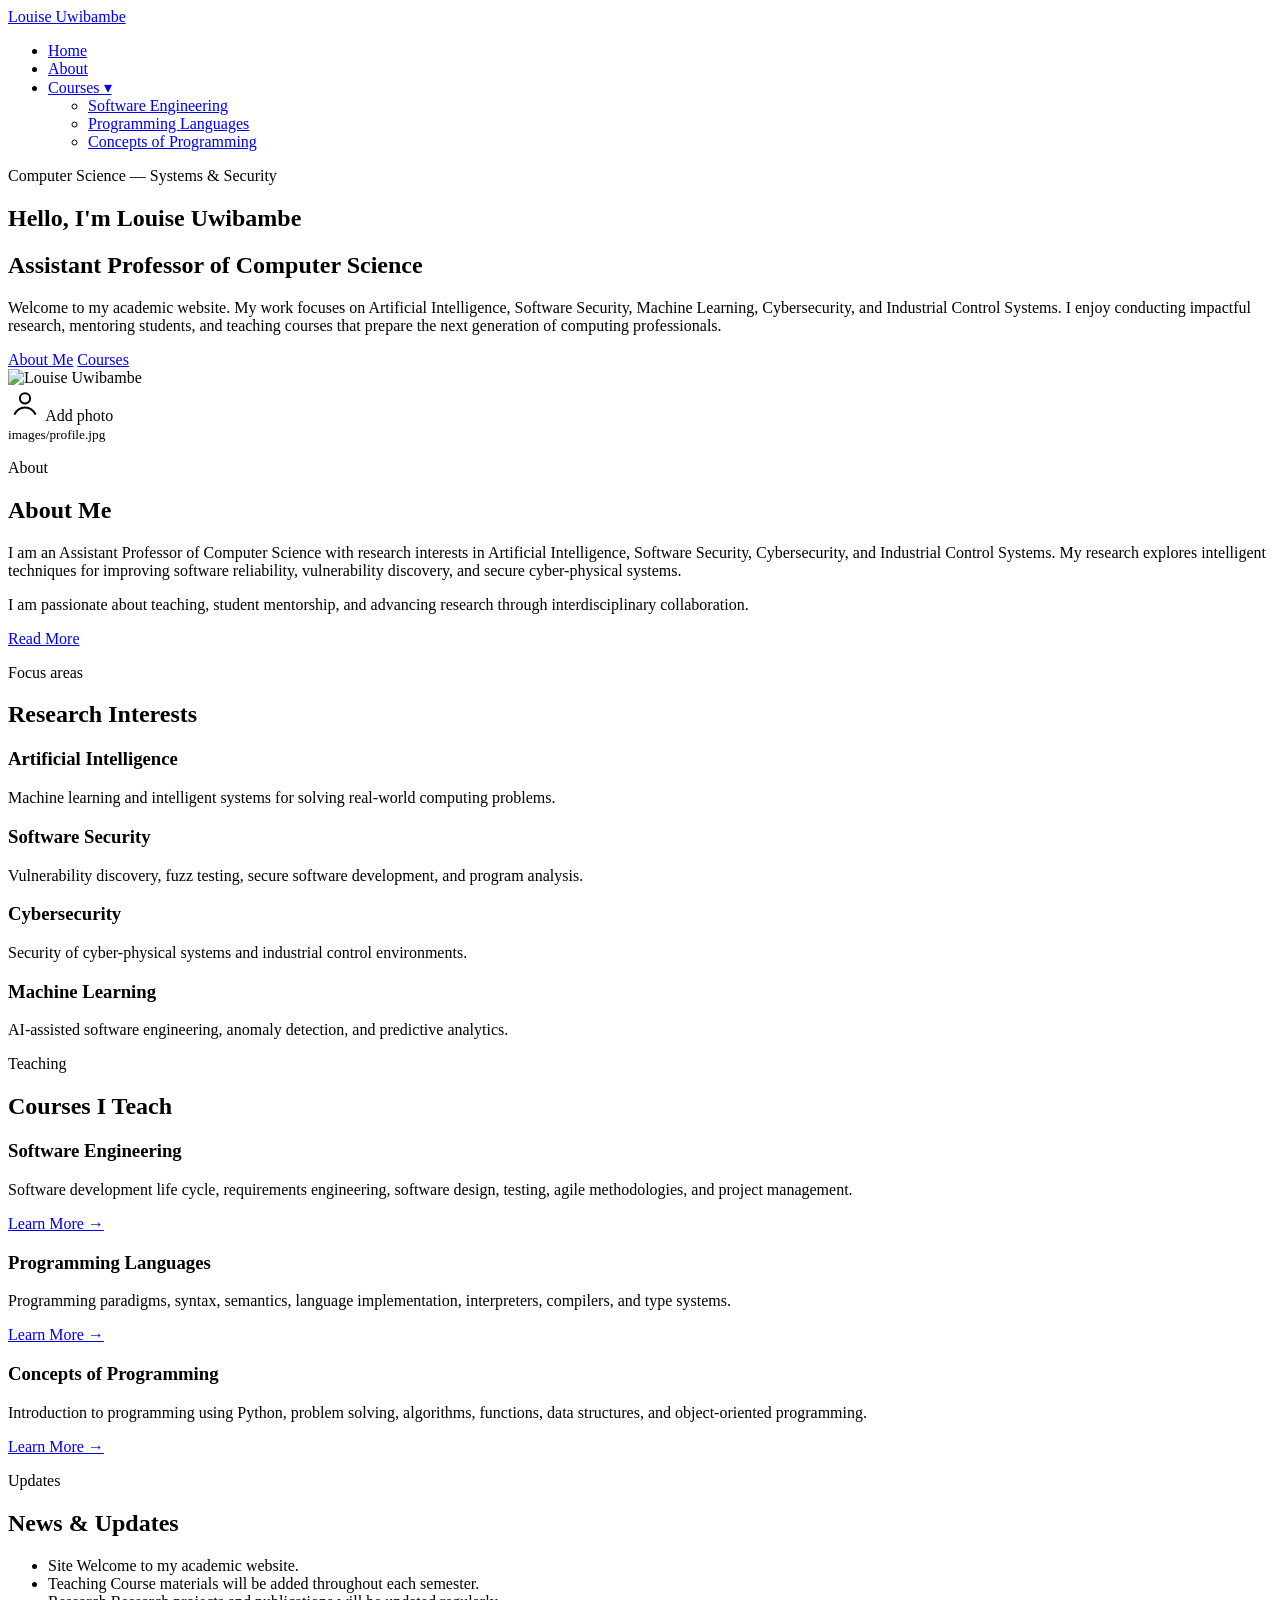
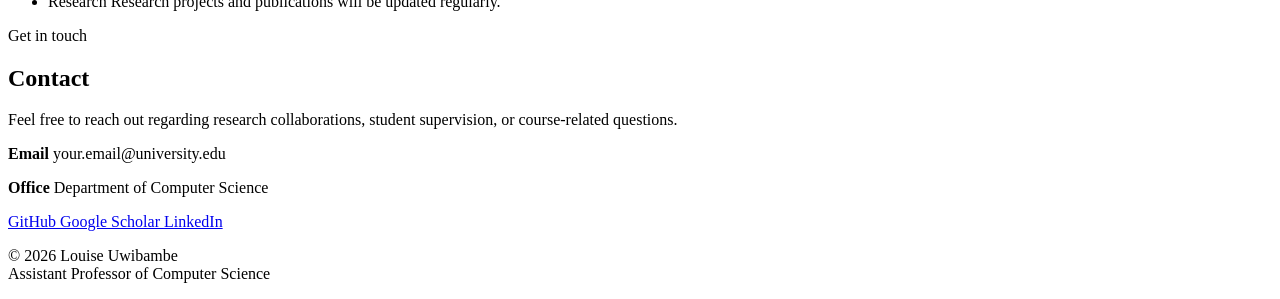
==== index.html @ 398a8cc4 "Update index.html" ====
<!DOCTYPE html>
<html lang="en">
<head>
    <meta charset="UTF-8">
    <meta name="viewport" content="width=device-width, initial-scale=1.0">
    <title>Louise Uwibambe | Assistant Professor of Computer Science</title>

    <link rel="stylesheet" href="css/style.css">

    <link rel="preconnect" href="https://fonts.googleapis.com">
    <link rel="preconnect" href="https://fonts.gstatic.com" crossorigin>
    <link href="https://fonts.googleapis.com/css2?family=IBM+Plex+Mono:wght@400;500&family=Inter:wght@300;400;500;600&family=Fraunces:opsz,wght@9..144,500;9..144,600;9..144,700&display=swap" rel="stylesheet">
</head>

<body>

<header>
    <nav class="navbar">

        <div class="logo">
            <a href="index.html">Louise Uwibambe</a>
        </div>

        <ul class="nav-links">
            <li><a class="active" href="index.html">Home</a></li>
            <li><a href="about.html">About</a></li>

            <li class="dropdown">
                <a href="#">Courses ▾</a>

                <ul class="dropdown-menu">
                    <li><a href="courses/software-engineering.html">Software Engineering</a></li>
                    <li><a href="courses/programming-languages.html">Programming Languages</a></li>
                    <li><a href="courses/concepts-of-programming.html">Concepts of Programming</a></li>
                </ul>

            </li>

        </ul>

    </nav>
</header>

<!-- Hero -->

<section class="hero">

    <div class="hero-content">

        <div class="hero-text">

            <p class="eyebrow">Computer Science &mdash; Systems &amp; Security</p>

            <h1>Hello, I'm <span>Louise Uwibambe</span></h1>

            <h2>Assistant Professor of Computer Science</h2>

            <p>
                Welcome to my academic website. My work focuses on Artificial Intelligence,
                Software Security, Machine Learning, Cybersecurity, and Industrial Control
                Systems. I enjoy conducting impactful research, mentoring students, and
                teaching courses that prepare the next generation of computing professionals.
            </p>

            <div class="hero-buttons">

                <a href="about.html" class="btn-primary">About Me</a>

                <a href="#courses" class="btn-secondary">Courses</a>

            </div>

        </div>

        <div class="hero-image">

            <div class="photo-frame">
                <!--
                    Swap this block for your real headshot:
                    <img src="images/profile.jpg" alt="Louise Uwibambe">
                -->
                <img src="images/profile.jpg"
                     alt="Louise Uwibambe"
                     onerror="this.closest('.photo-frame').classList.add('is-placeholder')">
                <div class="photo-placeholder" aria-hidden="true">
                    <svg viewBox="0 0 24 24" width="34" height="34" fill="none" stroke="currentColor" stroke-width="1.4">
                        <circle cx="12" cy="8" r="3.6"></circle>
                        <path d="M4.5 19.5c1.6-3.4 4.4-5.1 7.5-5.1s5.9 1.7 7.5 5.1"></path>
                    </svg>
                    <span>Add photo<br><small>images/profile.jpg</small></span>
                </div>
            </div>

        </div>

    </div>

</section>

<div class="trace" aria-hidden="true"><span></span></div>

<!-- About -->

<section class="about-preview">

    <div class="container">

        <p class="eyebrow">About</p>

        <h2>About Me</h2>

        <p>
            I am an Assistant Professor of Computer Science with research interests in
            Artificial Intelligence, Software Security, Cybersecurity, and Industrial
            Control Systems. My research explores intelligent techniques for improving
            software reliability, vulnerability discovery, and secure cyber-physical
            systems.
        </p>

        <p>
            I am passionate about teaching, student mentorship, and advancing research
            through interdisciplinary collaboration.
        </p>

        <a href="about.html" class="btn-primary">
            Read More
        </a>

    </div>

</section>

<div class="trace" aria-hidden="true"><span></span></div>

<!-- Research Interests -->

<section class="research">

    <div class="container">

        <p class="eyebrow">Focus areas</p>
        <h2>Research Interests</h2>

        <div class="cards">

            <div class="card">
                <h3>Artificial Intelligence</h3>
                <p>
                    Machine learning and intelligent systems for solving
                    real-world computing problems.
                </p>
            </div>

            <div class="card">
                <h3>Software Security</h3>
                <p>
                    Vulnerability discovery, fuzz testing,
                    secure software development, and program analysis.
                </p>
            </div>

            <div class="card">
                <h3>Cybersecurity</h3>
                <p>
                    Security of cyber-physical systems and industrial
                    control environments.
                </p>
            </div>

            <div class="card">
                <h3>Machine Learning</h3>
                <p>
                    AI-assisted software engineering,
                    anomaly detection, and predictive analytics.
                </p>
            </div>

        </div>

    </div>

</section>

<div class="trace" aria-hidden="true"><span></span></div>

<!-- Teaching -->

<section id="courses" class="courses">

    <div class="container">

        <p class="eyebrow">Teaching</p>
        <h2>Courses I Teach</h2>

        <div class="cards">

            <div class="card">

                <h3>Software Engineering</h3>

                <p>
                    Software development life cycle, requirements engineering,
                    software design, testing, agile methodologies, and
                    project management.
                </p>

                <a href="courses/software-engineering.html">
                    Learn More &rarr;
                </a>

            </div>

            <div class="card">

                <h3>Programming Languages</h3>

                <p>
                    Programming paradigms, syntax, semantics,
                    language implementation, interpreters,
                    compilers, and type systems.
                </p>

                <a href="courses/programming-languages.html">
                    Learn More &rarr;
                </a>

            </div>

            <div class="card">

                <h3>Concepts of Programming</h3>

                <p>
                    Introduction to programming using Python,
                    problem solving, algorithms,
                    functions, data structures,
                    and object-oriented programming.
                </p>

                <a href="courses/concepts-of-programming.html">
                    Learn More &rarr;
                </a>

            </div>

        </div>

    </div>

</section>

<div class="trace" aria-hidden="true"><span></span></div>

<!-- News -->

<section class="news">

    <div class="container">

        <p class="eyebrow">Updates</p>
        <h2>News &amp; Updates</h2>

        <ul>

            <li><span class="tag">Site</span> Welcome to my academic website.</li>

            <li><span class="tag">Teaching</span> Course materials will be added throughout each semester.</li>

            <li><span class="tag">Research</span> Research projects and publications will be updated regularly.</li>

        </ul>

    </div>

</section>

<!-- Contact -->

<section class="contact">

    <div class="container">

        <p class="eyebrow">Get in touch</p>
        <h2>Contact</h2>

        <p>
            Feel free to reach out regarding research collaborations,
            student supervision, or course-related questions.
        </p>

        <div class="contact-grid">
            <p>
                <strong>Email</strong>
                your.email@university.edu
            </p>

            <p>
                <strong>Office</strong>
                Department of Computer Science
            </p>
        </div>

        <p class="social-links">

            <a href="https://github.com/louiseuwibambe" target="_blank" rel="noopener">
                GitHub
            </a>

            <a href="#">
                Google Scholar
            </a>

            <a href="#">
                LinkedIn
            </a>

        </p>

    </div>

</section>

<footer>

    <div class="container">

        <p>

            &copy; 2026 Louise Uwibambe

            <br>

            Assistant Professor of Computer Science

        </p>

    </div>

</footer>

<script src="js/script.js"></script>

</body>
</html>
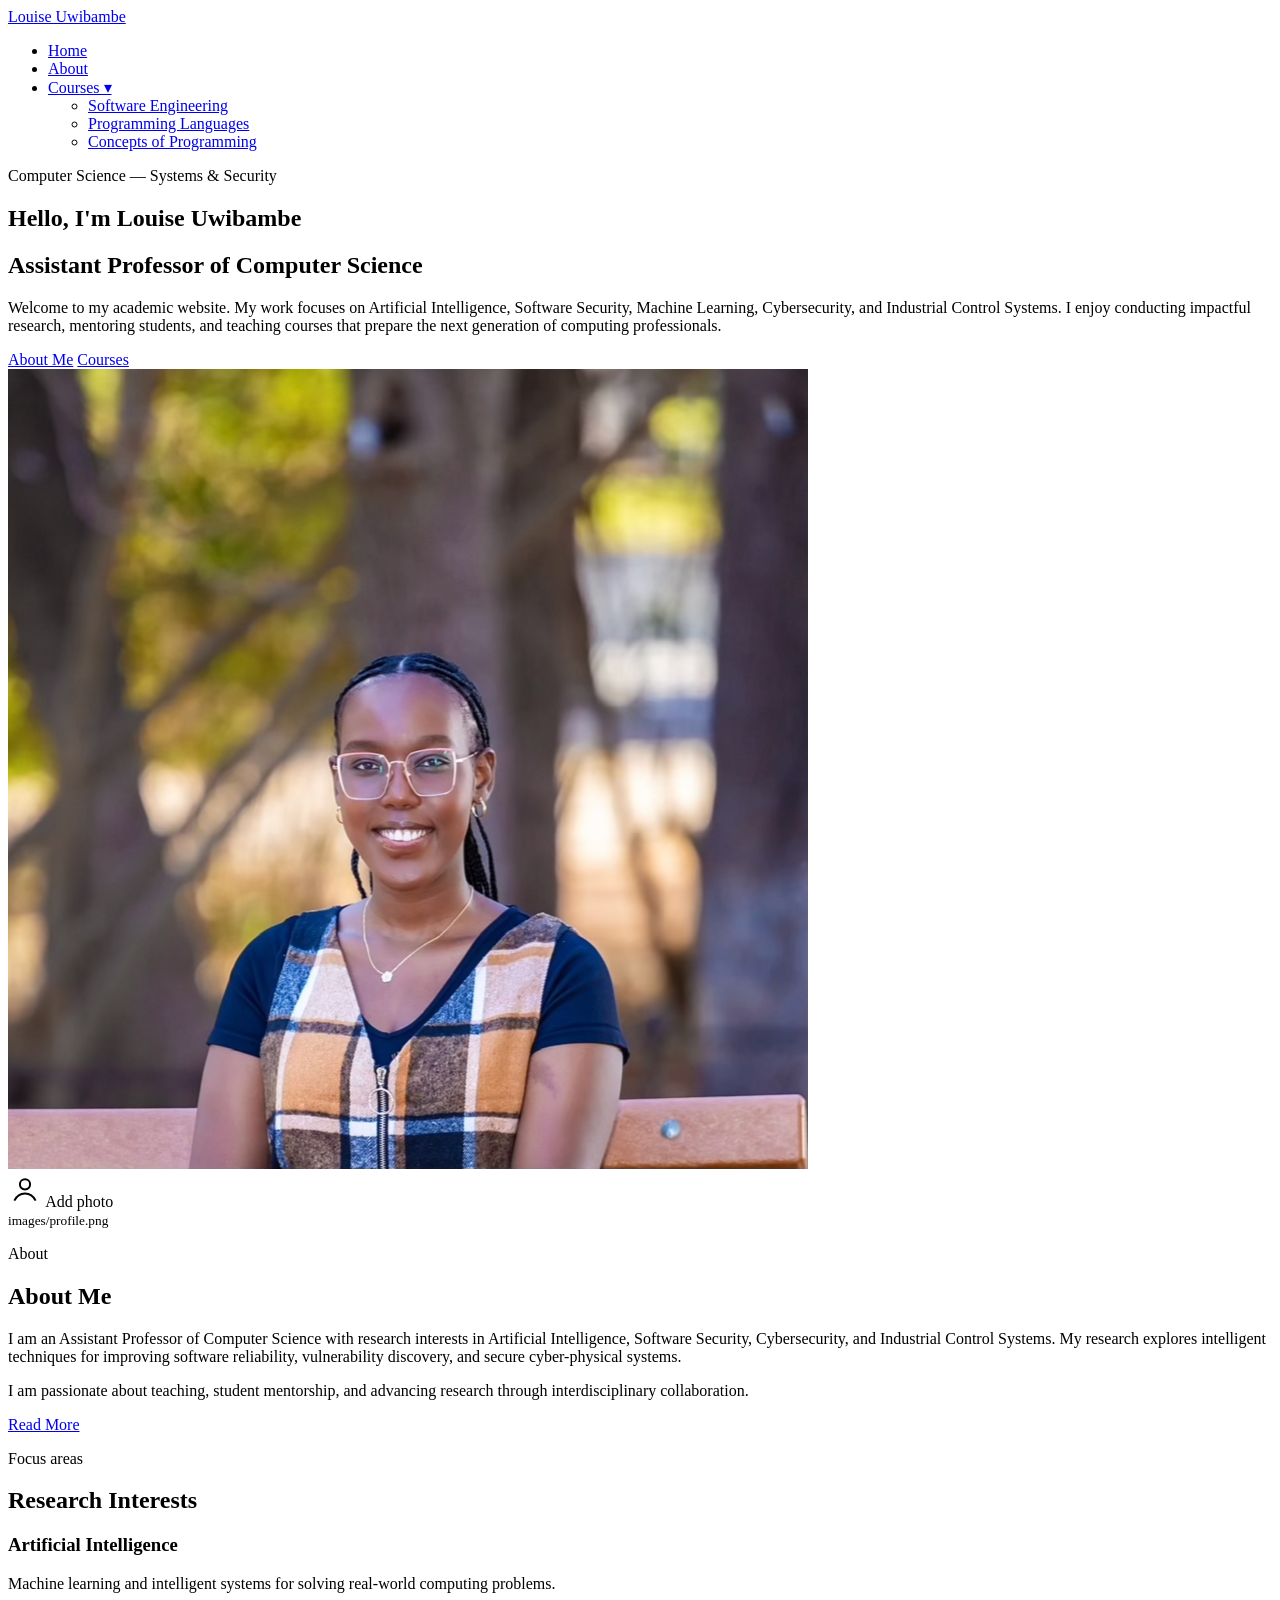
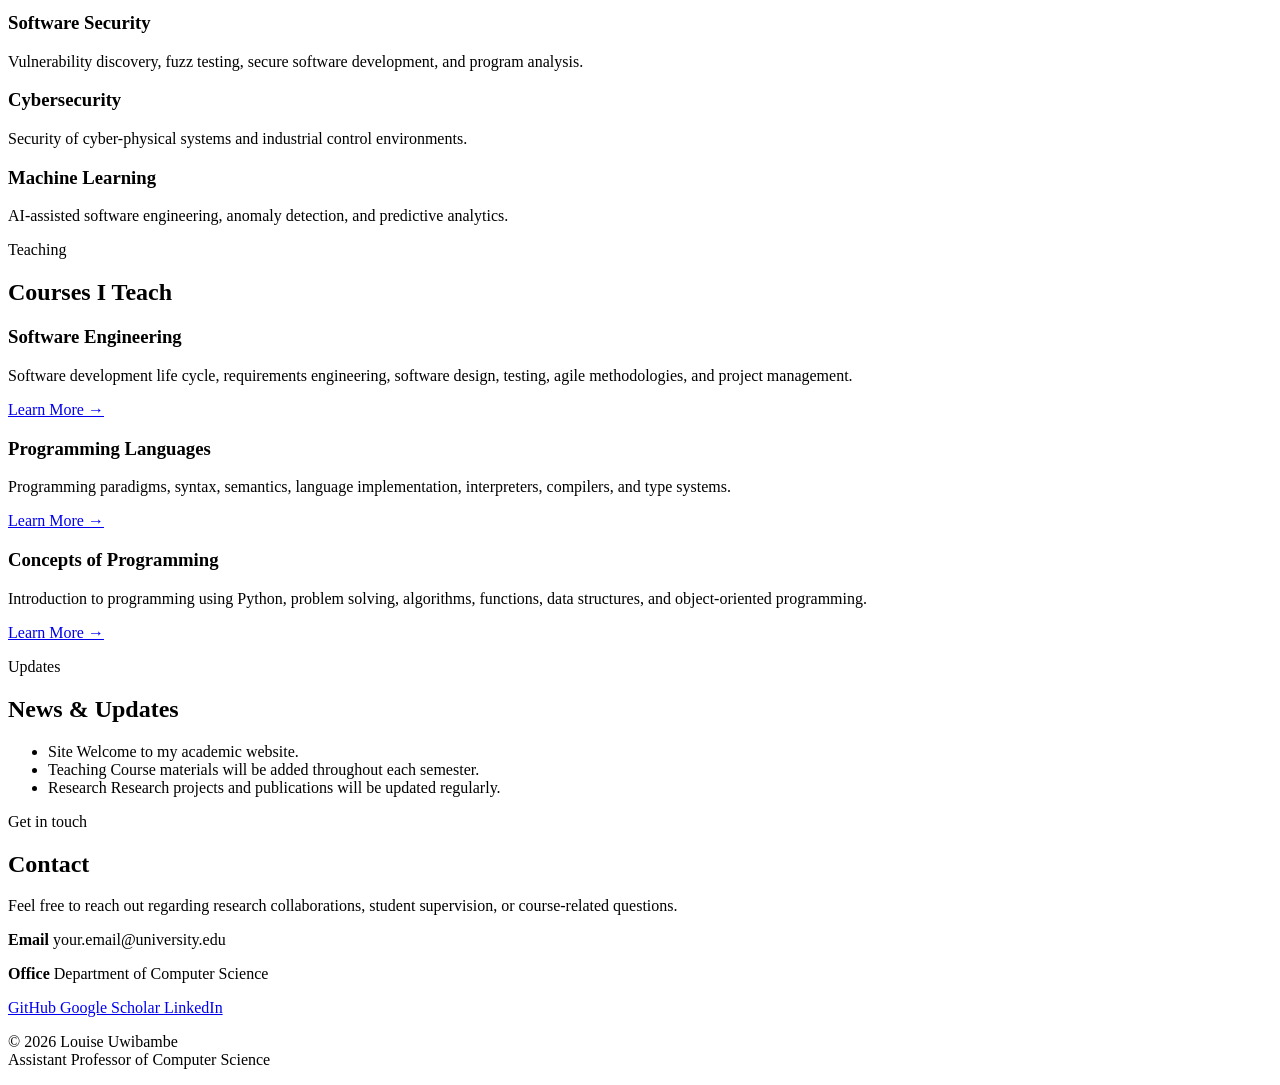
==== commit ad27c5c6: "Update index.html" ====
--- a/index.html
+++ b/index.html
@@ -77,9 +77,9 @@
             <div class="photo-frame">
                 <!--
                     Swap this block for your real headshot:
-                    <img src="images/profile.jpg" alt="Louise Uwibambe">
+                    <img src="images/profile.png" alt="Louise Uwibambe">
                 -->
-                <img src="images/profile.jpg"
+                <img src="images/profile.png"
                      alt="Louise Uwibambe"
                      onerror="this.closest('.photo-frame').classList.add('is-placeholder')">
                 <div class="photo-placeholder" aria-hidden="true">
@@ -87,7 +87,7 @@
                         <circle cx="12" cy="8" r="3.6"></circle>
                         <path d="M4.5 19.5c1.6-3.4 4.4-5.1 7.5-5.1s5.9 1.7 7.5 5.1"></path>
                     </svg>
-                    <span>Add photo<br><small>images/profile.jpg</small></span>
+                    <span>Add photo<br><small>images/profile.png</small></span>
                 </div>
             </div>
 
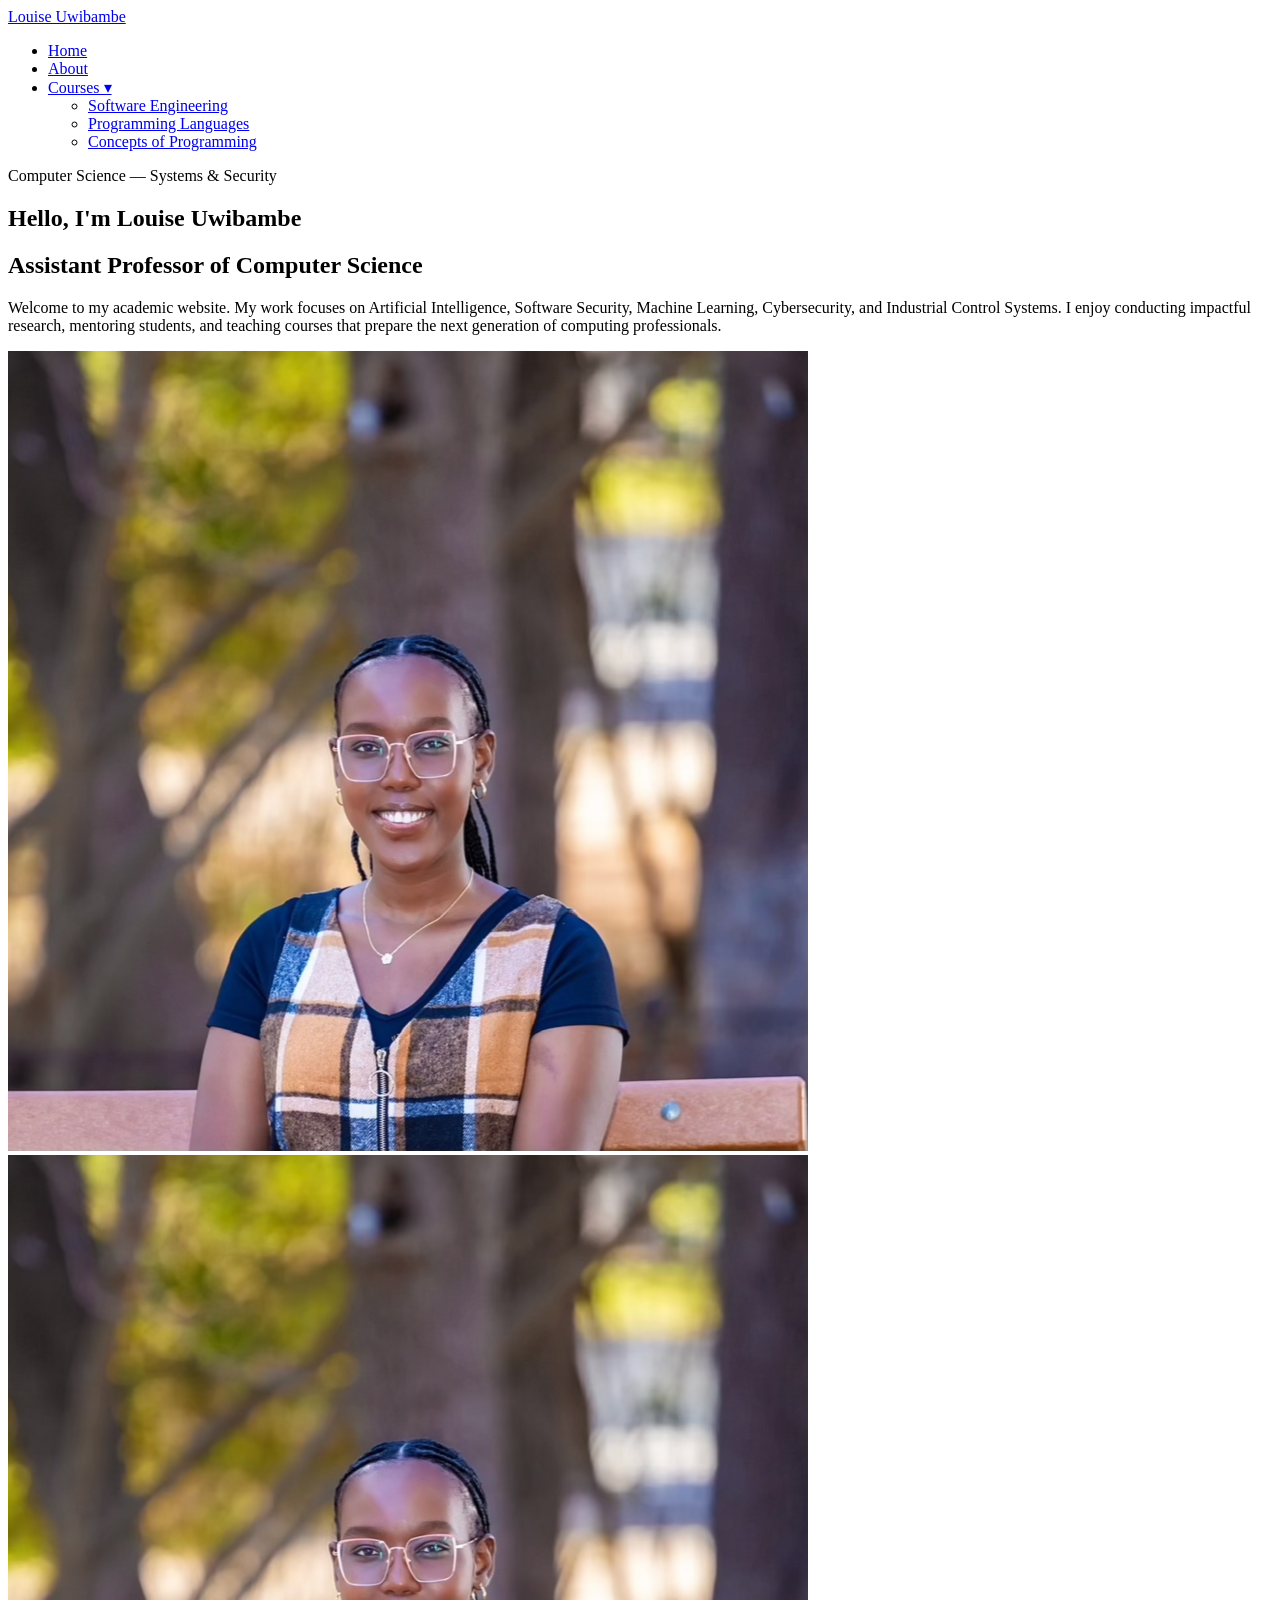
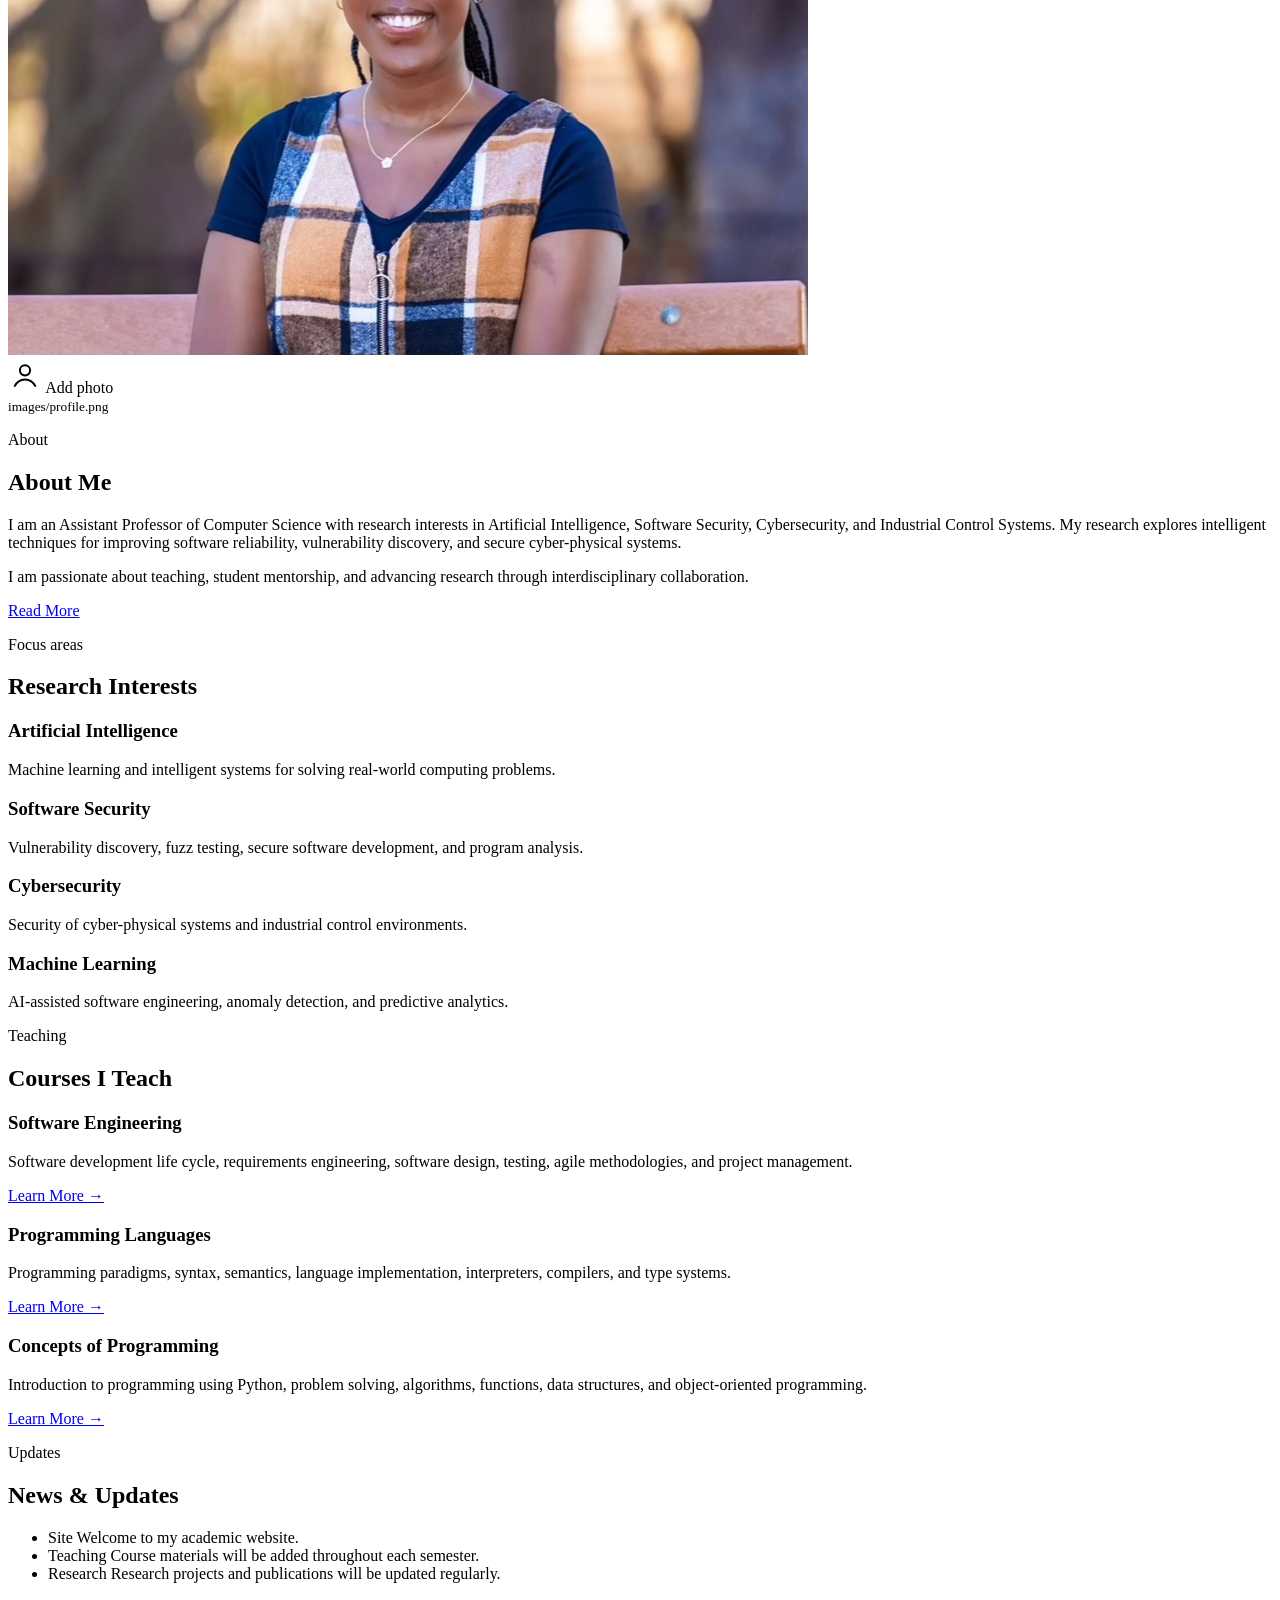
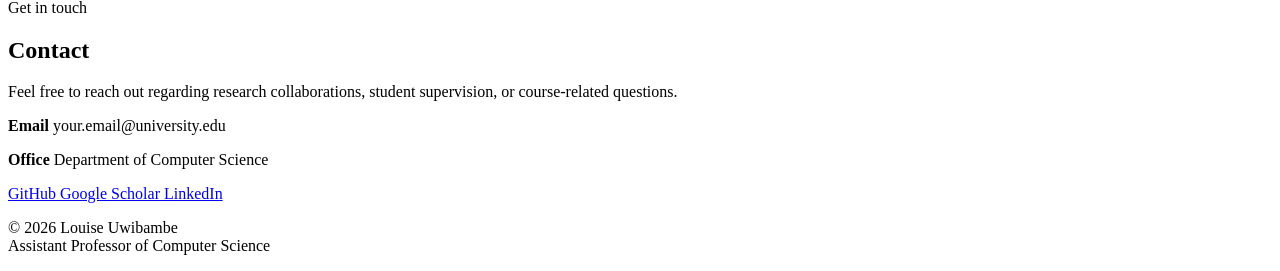
==== commit f20f5213: "Update index.html" ====
--- a/index.html
+++ b/index.html
@@ -62,23 +62,16 @@
                 teaching courses that prepare the next generation of computing professionals.
             </p>
 
-            <div class="hero-buttons">
-
-                <a href="about.html" class="btn-primary">About Me</a>
-
-                <a href="#courses" class="btn-secondary">Courses</a>
-
-            </div>
+          
 
         </div>
 
         <div class="hero-image">
 
             <div class="photo-frame">
-                <!--
-                    Swap this block for your real headshot:
+             
                     <img src="images/profile.png" alt="Louise Uwibambe">
-                -->
+                
                 <img src="images/profile.png"
                      alt="Louise Uwibambe"
                      onerror="this.closest('.photo-frame').classList.add('is-placeholder')">
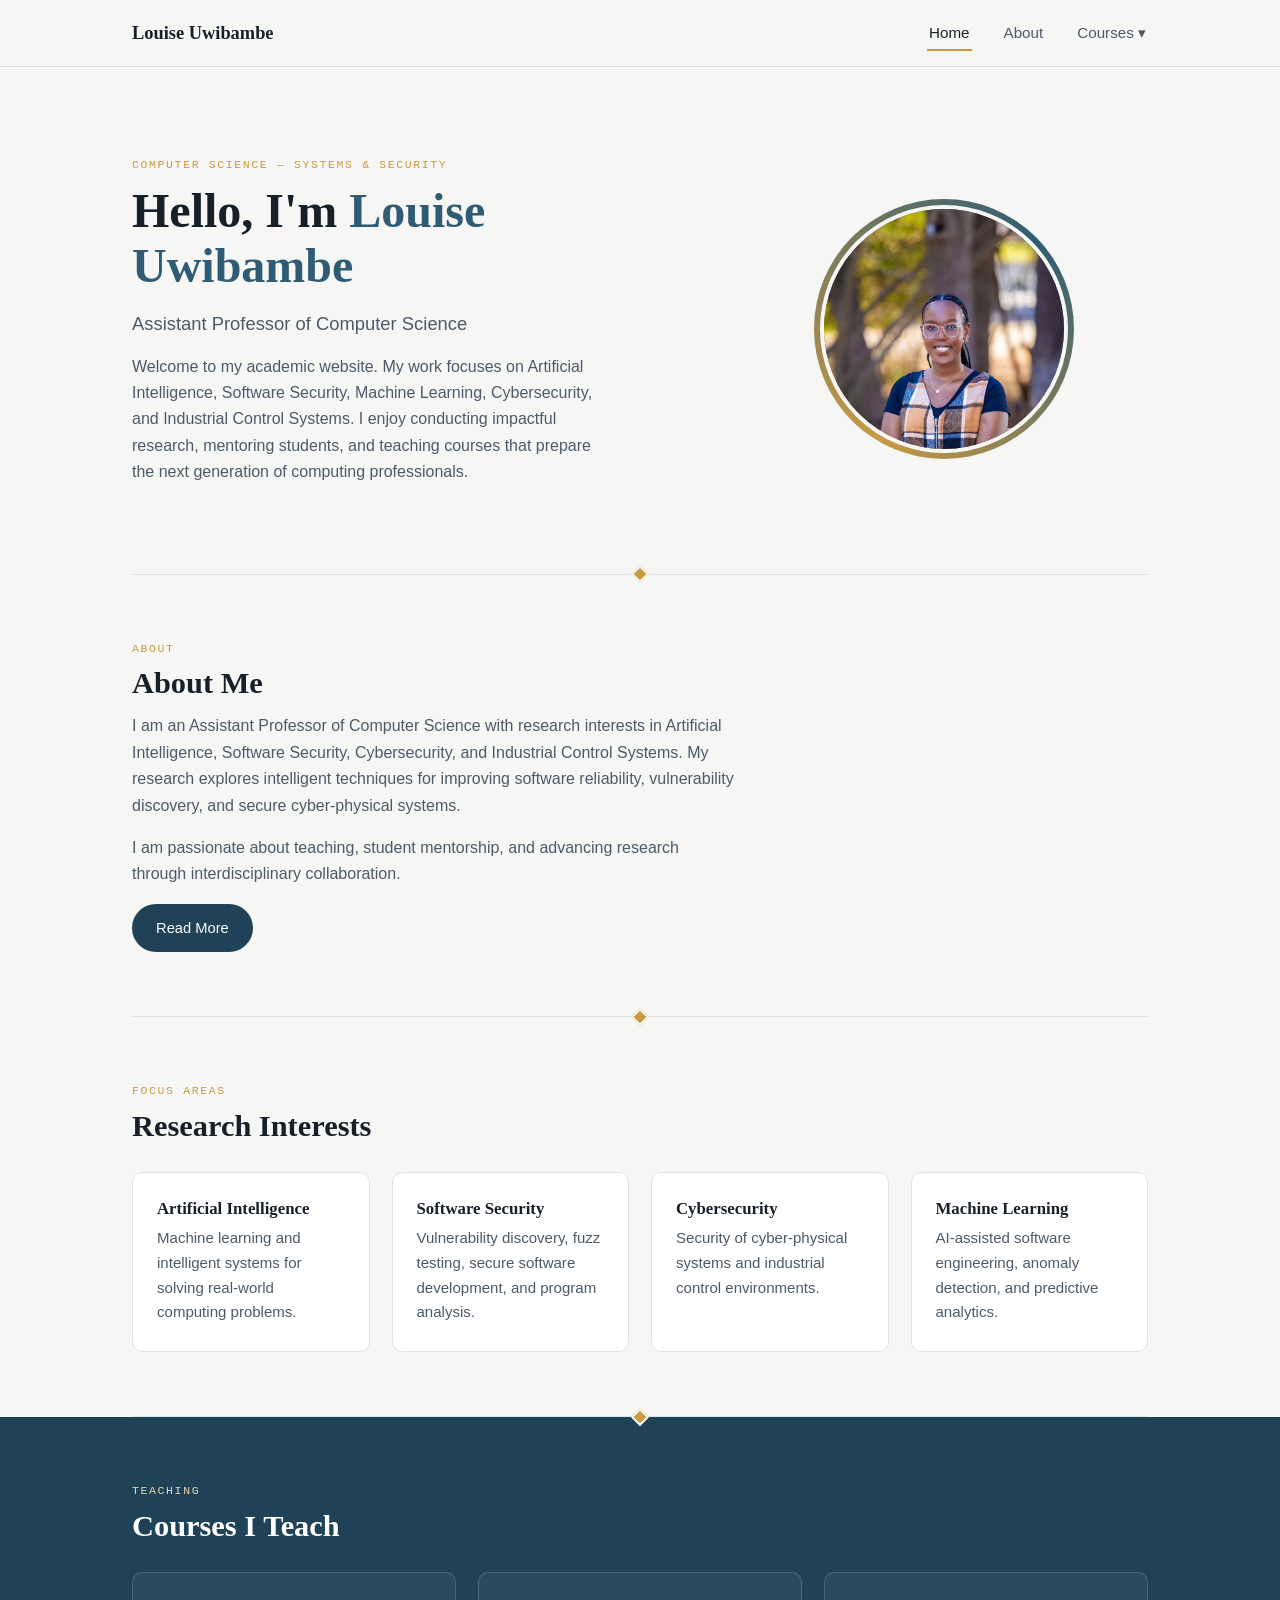
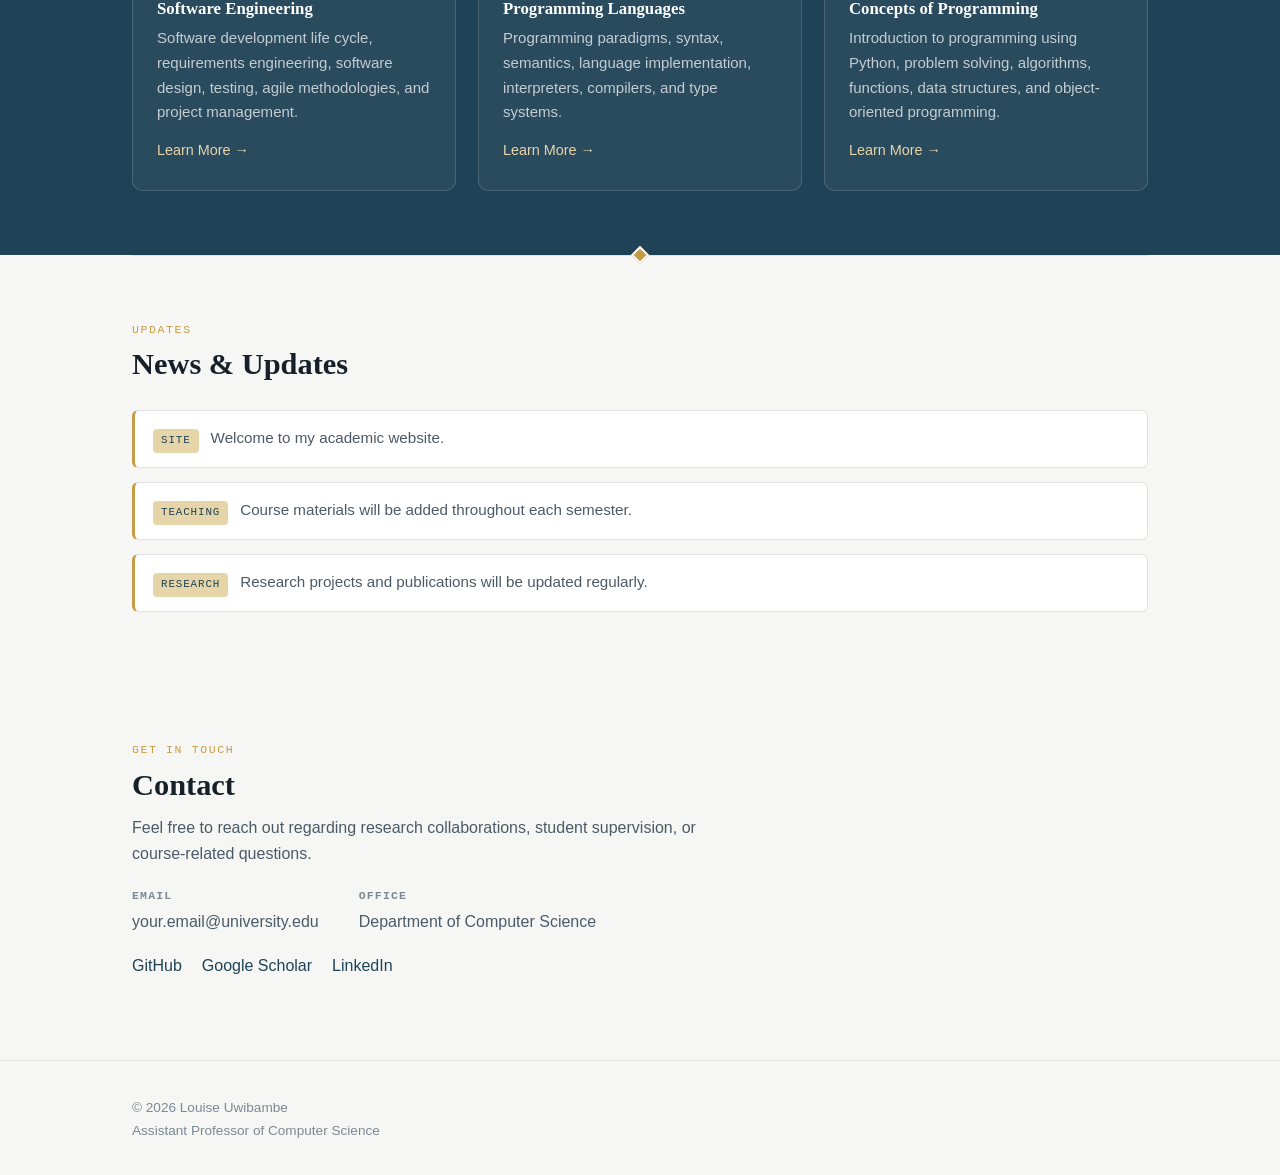
==== commit 93e960a1: "Update index.html" ====
--- a/index.html
+++ b/index.html
@@ -72,9 +72,7 @@
              
                     <img src="images/profile.png" alt="Louise Uwibambe">
                 
-                <img src="images/profile.png"
-                     alt="Louise Uwibambe"
-                     onerror="this.closest('.photo-frame').classList.add('is-placeholder')">
+                
                 <div class="photo-placeholder" aria-hidden="true">
                     <svg viewBox="0 0 24 24" width="34" height="34" fill="none" stroke="currentColor" stroke-width="1.4">
                         <circle cx="12" cy="8" r="3.6"></circle>
--- a/css/style.css
+++ b/css/style.css
@@ -0,0 +1,521 @@
+/* =========================================================
+   Louise Uwibambe — Academic site
+   Palette: cool paper + ink, steel-blue primary, brass-gold
+   signature accent (a nod to circuit traces / ICS security).
+   ========================================================= */
+
+:root {
+  --paper: #F6F7F5;
+  --paper-raised: #FFFFFF;
+  --ink: #172029;
+  --ink-soft: #4C5A67;
+  --ink-faint: #7C8894;
+  --line: #DFE4E3;
+  --steel: #2F5C74;
+  --steel-deep: #1F4256;
+  --gold: #C79A45;
+  --gold-soft: #E7D5AA;
+
+  --display: 'Fraunces', Georgia, serif;
+  --body: 'Inter', -apple-system, BlinkMacSystemFont, sans-serif;
+  --mono: 'IBM Plex Mono', 'SFMono-Regular', Consolas, monospace;
+
+  --max: 1080px;
+  --radius: 10px;
+}
+
+* { box-sizing: border-box; }
+
+html { scroll-behavior: smooth; }
+
+body {
+  margin: 0;
+  font-family: var(--body);
+  color: var(--ink);
+  background: var(--paper);
+  line-height: 1.65;
+  -webkit-font-smoothing: antialiased;
+}
+
+img { max-width: 100%; display: block; }
+
+a {
+  color: var(--steel);
+  text-decoration: none;
+}
+
+h1, h2, h3 {
+  font-family: var(--display);
+  color: var(--ink);
+  margin: 0 0 0.4em;
+  line-height: 1.15;
+}
+
+p { margin: 0 0 1em; color: var(--ink-soft); }
+
+.container {
+  max-width: var(--max);
+  margin: 0 auto;
+  padding: 0 32px;
+}
+
+:focus-visible {
+  outline: 2px solid var(--gold);
+  outline-offset: 3px;
+}
+
+@media (prefers-reduced-motion: reduce) {
+  html { scroll-behavior: auto; }
+  * { transition: none !important; animation: none !important; }
+}
+
+/* Eyebrow / kicker label — mono, wide tracking, code-adjacent */
+.eyebrow {
+  font-family: var(--mono);
+  font-size: 0.72rem;
+  letter-spacing: 0.14em;
+  text-transform: uppercase;
+  color: var(--gold);
+  margin: 0 0 0.75em;
+  font-weight: 500;
+}
+
+/* ---------- Navbar ---------- */
+
+header {
+  position: sticky;
+  top: 0;
+  z-index: 20;
+  background: rgba(246, 247, 245, 0.92);
+  backdrop-filter: blur(8px);
+  border-bottom: 1px solid var(--line);
+}
+
+.navbar {
+  max-width: var(--max);
+  margin: 0 auto;
+  padding: 18px 32px;
+  display: flex;
+  align-items: center;
+  justify-content: space-between;
+}
+
+.logo a {
+  font-family: var(--display);
+  font-weight: 600;
+  font-size: 1.15rem;
+  color: var(--ink);
+}
+
+.nav-links {
+  list-style: none;
+  display: flex;
+  gap: 30px;
+  margin: 0;
+  padding: 0;
+  align-items: center;
+}
+
+.nav-links > li > a {
+  color: var(--ink-soft);
+  font-size: 0.95rem;
+  font-weight: 500;
+  padding: 6px 2px;
+  position: relative;
+  transition: color 0.15s ease;
+}
+
+.nav-links > li > a:hover,
+.nav-links > li > a.active {
+  color: var(--ink);
+}
+
+.nav-links > li > a.active::after {
+  content: "";
+  position: absolute;
+  left: 0; right: 0; bottom: -4px;
+  height: 2px;
+  background: var(--gold);
+}
+
+.dropdown { position: relative; }
+
+.dropdown-menu {
+  list-style: none;
+  margin: 0;
+  padding: 8px;
+  position: absolute;
+  top: calc(100% + 10px);
+  left: 50%;
+  transform: translateX(-50%);
+  background: var(--paper-raised);
+  border: 1px solid var(--line);
+  border-radius: var(--radius);
+  box-shadow: 0 12px 28px rgba(23, 32, 41, 0.08);
+  min-width: 230px;
+  opacity: 0;
+  visibility: hidden;
+  transition: opacity 0.15s ease, transform 0.15s ease;
+}
+
+.dropdown:hover .dropdown-menu,
+.dropdown:focus-within .dropdown-menu {
+  opacity: 1;
+  visibility: visible;
+  transform: translateX(-50%) translateY(0);
+}
+
+.dropdown-menu li a {
+  display: block;
+  padding: 9px 12px;
+  border-radius: 6px;
+  color: var(--ink-soft);
+  font-size: 0.92rem;
+}
+
+.dropdown-menu li a:hover {
+  background: var(--paper);
+  color: var(--steel-deep);
+}
+
+/* ---------- Hero ---------- */
+
+.hero {
+  padding: 88px 0 72px;
+}
+
+.hero-content {
+  max-width: var(--max);
+  margin: 0 auto;
+  padding: 0 32px;
+  display: grid;
+  grid-template-columns: 1.15fr 0.85fr;
+  gap: 56px;
+  align-items: center;
+}
+
+.hero-text h1 {
+  font-size: clamp(2.1rem, 4vw, 3rem);
+  font-weight: 600;
+}
+
+.hero-text h1 span {
+  color: var(--steel);
+}
+
+.hero-text h2 {
+  font-family: var(--body);
+  font-weight: 500;
+  font-size: 1.15rem;
+  color: var(--ink-soft);
+  margin-bottom: 20px;
+}
+
+.hero-text p { max-width: 54ch; }
+
+.hero-buttons {
+  display: flex;
+  gap: 14px;
+  margin-top: 26px;
+  flex-wrap: wrap;
+}
+
+.btn-primary,
+.btn-secondary {
+  display: inline-block;
+  padding: 12px 24px;
+  border-radius: 999px;
+  font-size: 0.92rem;
+  font-weight: 500;
+  transition: transform 0.15s ease, box-shadow 0.15s ease, background 0.15s ease;
+}
+
+.btn-primary {
+  background: var(--steel-deep);
+  color: #fff;
+}
+
+.btn-primary:hover {
+  background: var(--steel);
+  transform: translateY(-1px);
+  box-shadow: 0 8px 18px rgba(31, 66, 86, 0.25);
+}
+
+.btn-secondary {
+  background: transparent;
+  color: var(--ink);
+  border: 1px solid var(--line);
+}
+
+.btn-secondary:hover {
+  border-color: var(--gold);
+  color: var(--steel-deep);
+  transform: translateY(-1px);
+}
+
+/* Profile photo / placeholder */
+
+.hero-image { display: flex; justify-content: center; }
+
+.photo-frame {
+  position: relative;
+  width: 260px;
+  height: 260px;
+  border-radius: 50%;
+  padding: 6px;
+  background: conic-gradient(from 210deg, var(--gold), var(--steel) 55%, var(--gold));
+}
+
+.photo-frame img {
+  width: 100%;
+  height: 100%;
+  object-fit: cover;
+  border-radius: 50%;
+  background: var(--paper-raised);
+  border: 4px solid var(--paper);
+}
+
+.photo-placeholder {
+  display: none;
+  position: absolute;
+  inset: 6px;
+  border-radius: 50%;
+  background: var(--paper-raised);
+  border: 4px dashed var(--line);
+  flex-direction: column;
+  align-items: center;
+  justify-content: center;
+  gap: 8px;
+  color: var(--ink-faint);
+  text-align: center;
+  font-size: 0.85rem;
+}
+
+.photo-placeholder small {
+  font-family: var(--mono);
+  font-size: 0.68rem;
+  color: var(--ink-faint);
+}
+
+/* Shown automatically when images/profile.jpg fails to load */
+.photo-frame.is-placeholder img { display: none; }
+.photo-frame.is-placeholder .photo-placeholder { display: flex; }
+
+/* ---------- Circuit-trace section divider (signature element) ---------- */
+
+.trace {
+  max-width: var(--max);
+  margin: 0 auto;
+  padding: 0 32px;
+}
+
+.trace span {
+  display: block;
+  position: relative;
+  height: 1px;
+  background: var(--line);
+}
+
+.trace span::before {
+  content: "";
+  position: absolute;
+  left: 50%;
+  top: 50%;
+  width: 9px;
+  height: 9px;
+  transform: translate(-50%, -50%) rotate(45deg);
+  background: var(--gold);
+  border: 2px solid var(--paper);
+}
+
+/* ---------- Generic sections ---------- */
+
+section:not(.hero) {
+  padding: 64px 0;
+}
+
+section h2 {
+  font-size: clamp(1.5rem, 2.4vw, 1.9rem);
+}
+
+.about-preview p,
+.contact p:not(.social-links) {
+  max-width: 68ch;
+}
+
+/* ---------- Cards ---------- */
+
+.cards {
+  display: grid;
+  grid-template-columns: repeat(auto-fit, minmax(230px, 1fr));
+  gap: 22px;
+  margin-top: 28px;
+}
+
+.card {
+  background: var(--paper-raised);
+  border: 1px solid var(--line);
+  border-radius: var(--radius);
+  padding: 26px 24px;
+  transition: transform 0.15s ease, box-shadow 0.15s ease, border-color 0.15s ease;
+}
+
+.card:hover {
+  transform: translateY(-3px);
+  border-color: var(--gold-soft);
+  box-shadow: 0 14px 30px rgba(23, 32, 41, 0.07);
+}
+
+.card h3 {
+  font-size: 1.05rem;
+  font-weight: 600;
+  margin-bottom: 8px;
+}
+
+.card p {
+  font-size: 0.94rem;
+  margin-bottom: 0;
+}
+
+.card > a {
+  display: inline-block;
+  margin-top: 14px;
+  font-size: 0.9rem;
+  font-weight: 500;
+  color: var(--steel-deep);
+}
+
+.card > a:hover { color: var(--gold); }
+
+/* ---------- Research / Courses section tint ---------- */
+
+.research { background: var(--paper); }
+
+.courses {
+  background: var(--steel-deep);
+}
+
+.courses h2,
+.courses .eyebrow {
+  color: #fff;
+}
+.courses .eyebrow { color: var(--gold-soft); }
+
+.courses .card {
+  background: rgba(255, 255, 255, 0.05);
+  border-color: rgba(255, 255, 255, 0.14);
+}
+
+.courses .card h3 { color: #fff; }
+.courses .card p { color: rgba(255, 255, 255, 0.72); }
+.courses .card > a { color: var(--gold-soft); }
+.courses .card:hover {
+  border-color: var(--gold);
+  box-shadow: 0 14px 30px rgba(0, 0, 0, 0.25);
+}
+
+/* ---------- News ---------- */
+
+.news ul {
+  list-style: none;
+  margin: 28px 0 0;
+  padding: 0;
+  display: flex;
+  flex-direction: column;
+  gap: 14px;
+}
+
+.news li {
+  display: flex;
+  align-items: baseline;
+  gap: 12px;
+  padding: 14px 18px;
+  background: var(--paper-raised);
+  border: 1px solid var(--line);
+  border-left: 3px solid var(--gold);
+  border-radius: 6px;
+  color: var(--ink-soft);
+  font-size: 0.95rem;
+}
+
+.tag {
+  font-family: var(--mono);
+  font-size: 0.68rem;
+  letter-spacing: 0.08em;
+  text-transform: uppercase;
+  color: var(--steel-deep);
+  background: var(--gold-soft);
+  padding: 3px 8px;
+  border-radius: 4px;
+  flex-shrink: 0;
+}
+
+/* ---------- Contact ---------- */
+
+.contact-grid {
+  display: flex;
+  gap: 40px;
+  flex-wrap: wrap;
+  margin: 18px 0 6px;
+}
+
+.contact-grid p { margin: 0; }
+
+.contact-grid strong {
+  display: block;
+  font-family: var(--mono);
+  font-size: 0.72rem;
+  letter-spacing: 0.1em;
+  text-transform: uppercase;
+  color: var(--ink-faint);
+  margin-bottom: 4px;
+}
+
+.social-links {
+  display: flex;
+  gap: 20px;
+  margin-top: 18px;
+}
+
+.social-links a {
+  font-weight: 500;
+  color: var(--steel-deep);
+  border-bottom: 1px solid transparent;
+}
+
+.social-links a:hover { border-color: var(--gold); }
+
+/* ---------- Footer ---------- */
+
+footer {
+  padding: 36px 0;
+  border-top: 1px solid var(--line);
+}
+
+footer p {
+  margin: 0;
+  font-size: 0.85rem;
+  color: var(--ink-faint);
+}
+
+/* ---------- Responsive ---------- */
+
+@media (max-width: 820px) {
+  .hero-content {
+    grid-template-columns: 1fr;
+    text-align: left;
+  }
+  .hero-image { order: -1; }
+  .photo-frame { width: 180px; height: 180px; }
+  .nav-links { gap: 18px; }
+}
+
+@media (max-width: 560px) {
+  .navbar { padding: 14px 20px; }
+  .container, .hero-content, .trace { padding-left: 20px; padding-right: 20px; }
+  .nav-links { gap: 14px; }
+  .nav-links > li > a { font-size: 0.88rem; }
+  .hero { padding: 56px 0 48px; }
+  section:not(.hero) { padding: 48px 0; }
+  .contact-grid { gap: 24px; }
+}
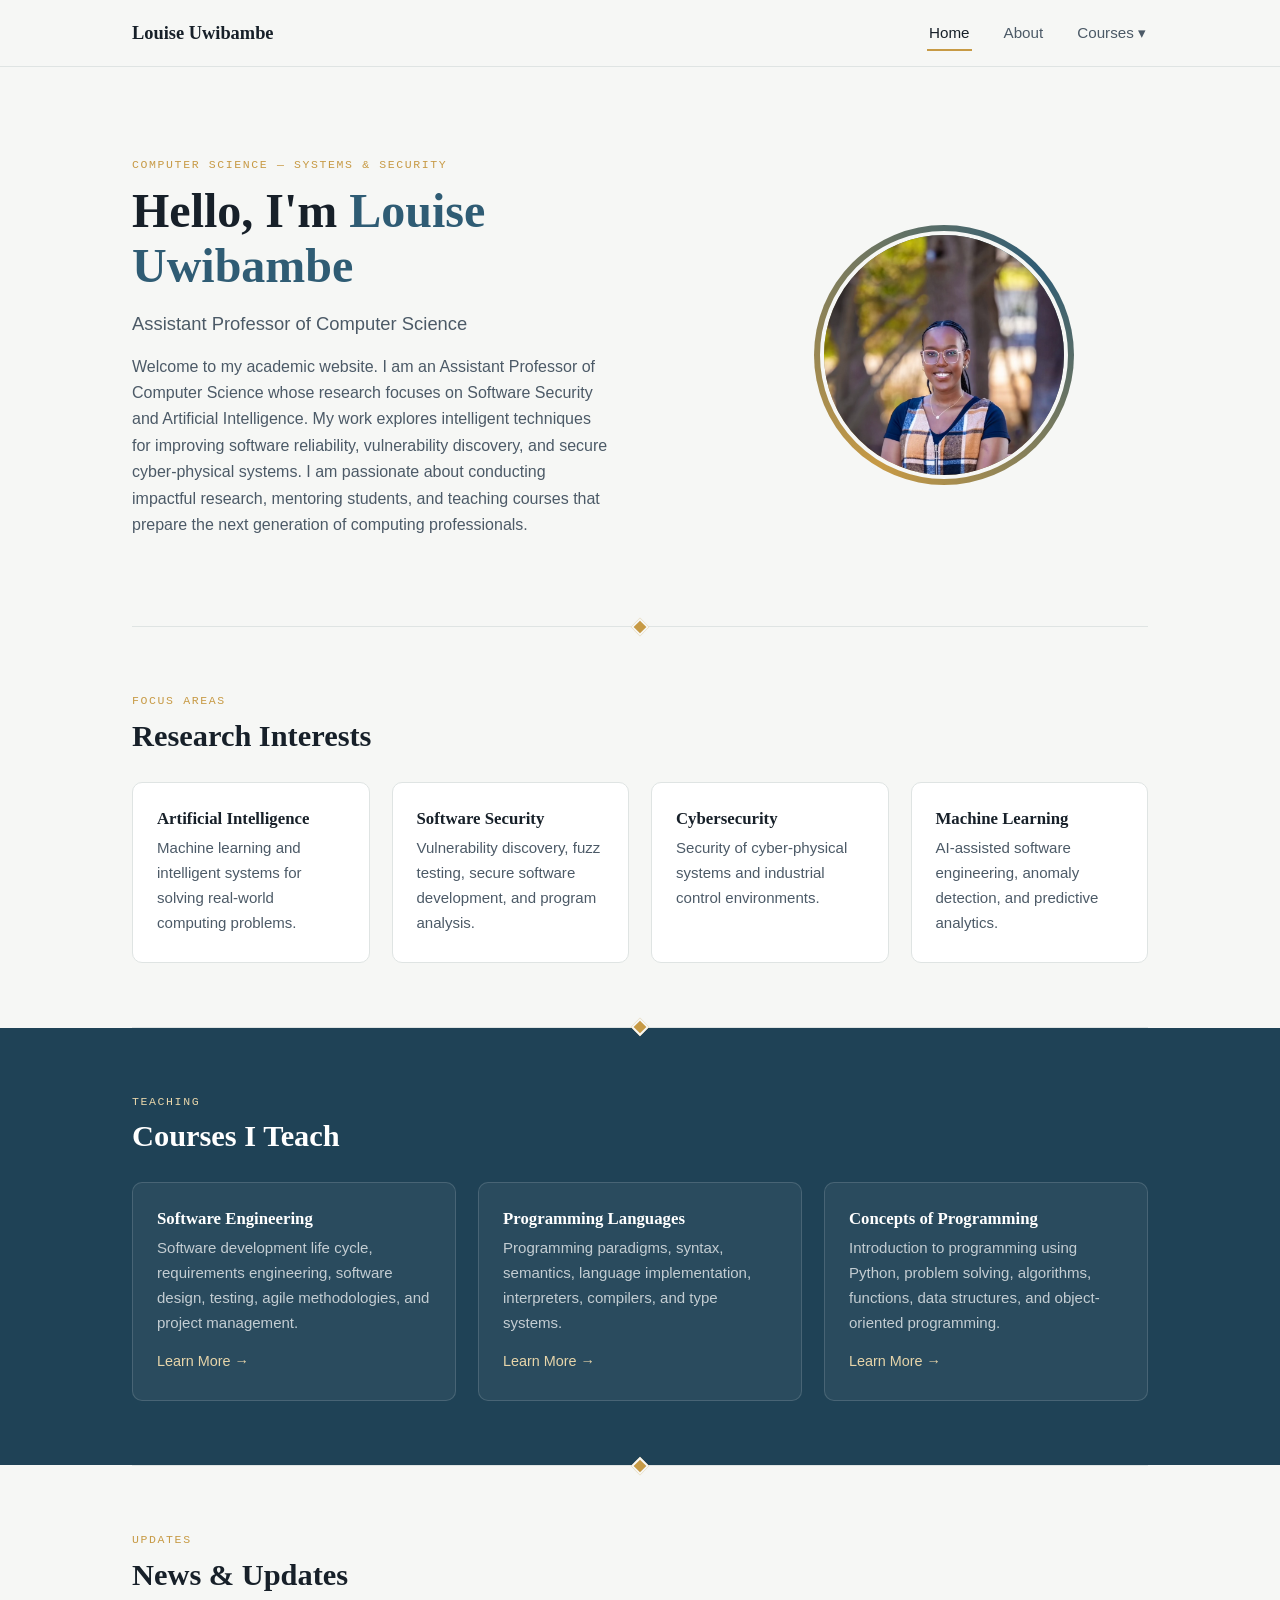
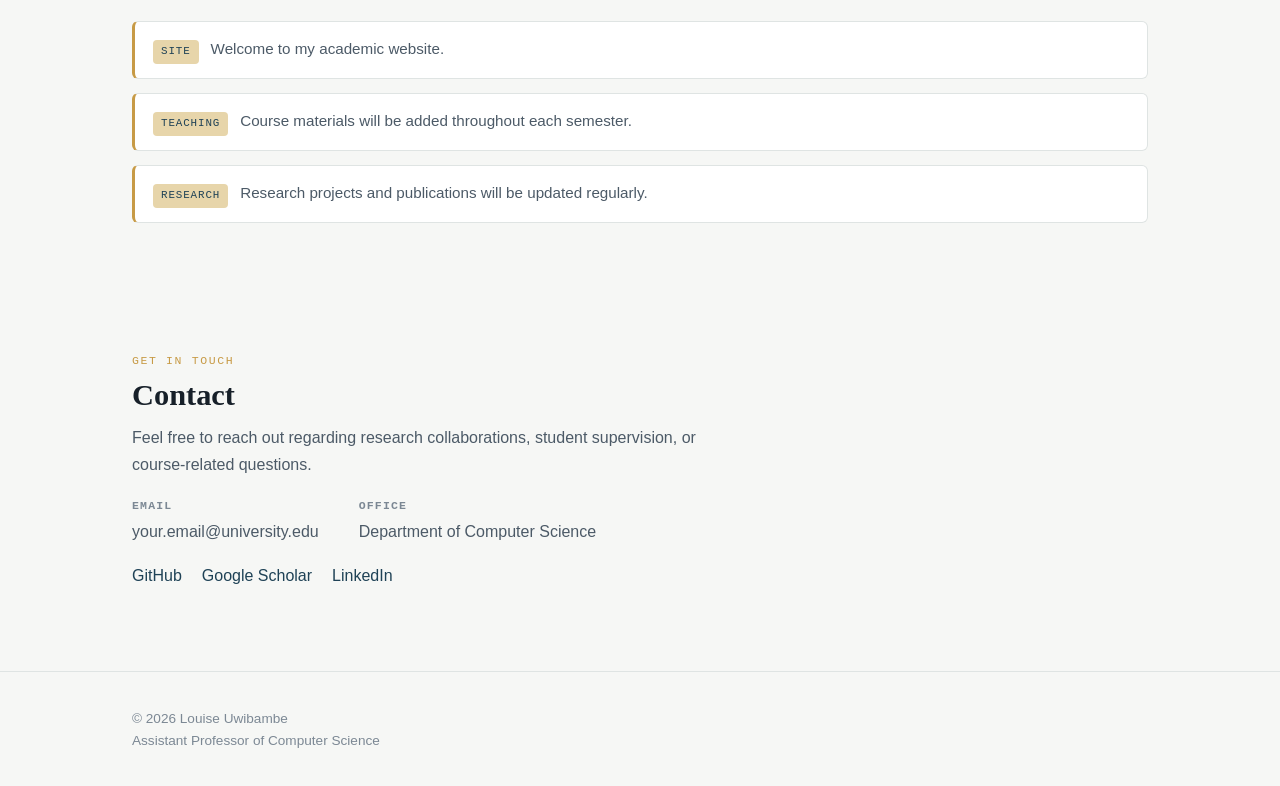
==== commit 04010f43: "Update index.html" ====
--- a/index.html
+++ b/index.html
@@ -56,10 +56,10 @@
             <h2>Assistant Professor of Computer Science</h2>
 
             <p>
-                Welcome to my academic website. My work focuses on Artificial Intelligence,
-                Software Security, Machine Learning, Cybersecurity, and Industrial Control
-                Systems. I enjoy conducting impactful research, mentoring students, and
-                teaching courses that prepare the next generation of computing professionals.
+                Welcome to my academic website. 
+                I am an Assistant Professor of Computer Science whose research focuses on Software Security and Artificial Intelligence.
+                My work explores intelligent techniques for improving software reliability, vulnerability discovery, and secure cyber-physical systems.
+                I am passionate about conducting impactful research, mentoring students, and teaching courses that prepare the next generation of computing professionals.
             </p>
 
           
@@ -90,39 +90,6 @@
 
 <div class="trace" aria-hidden="true"><span></span></div>
 
-<!-- About -->
-
-<section class="about-preview">
-
-    <div class="container">
-
-        <p class="eyebrow">About</p>
-
-        <h2>About Me</h2>
-
-        <p>
-            I am an Assistant Professor of Computer Science with research interests in
-            Artificial Intelligence, Software Security, Cybersecurity, and Industrial
-            Control Systems. My research explores intelligent techniques for improving
-            software reliability, vulnerability discovery, and secure cyber-physical
-            systems.
-        </p>
-
-        <p>
-            I am passionate about teaching, student mentorship, and advancing research
-            through interdisciplinary collaboration.
-        </p>
-
-        <a href="about.html" class="btn-primary">
-            Read More
-        </a>
-
-    </div>
-
-</section>
-
-<div class="trace" aria-hidden="true"><span></span></div>
-
 <!-- Research Interests -->
 
 <section class="research">
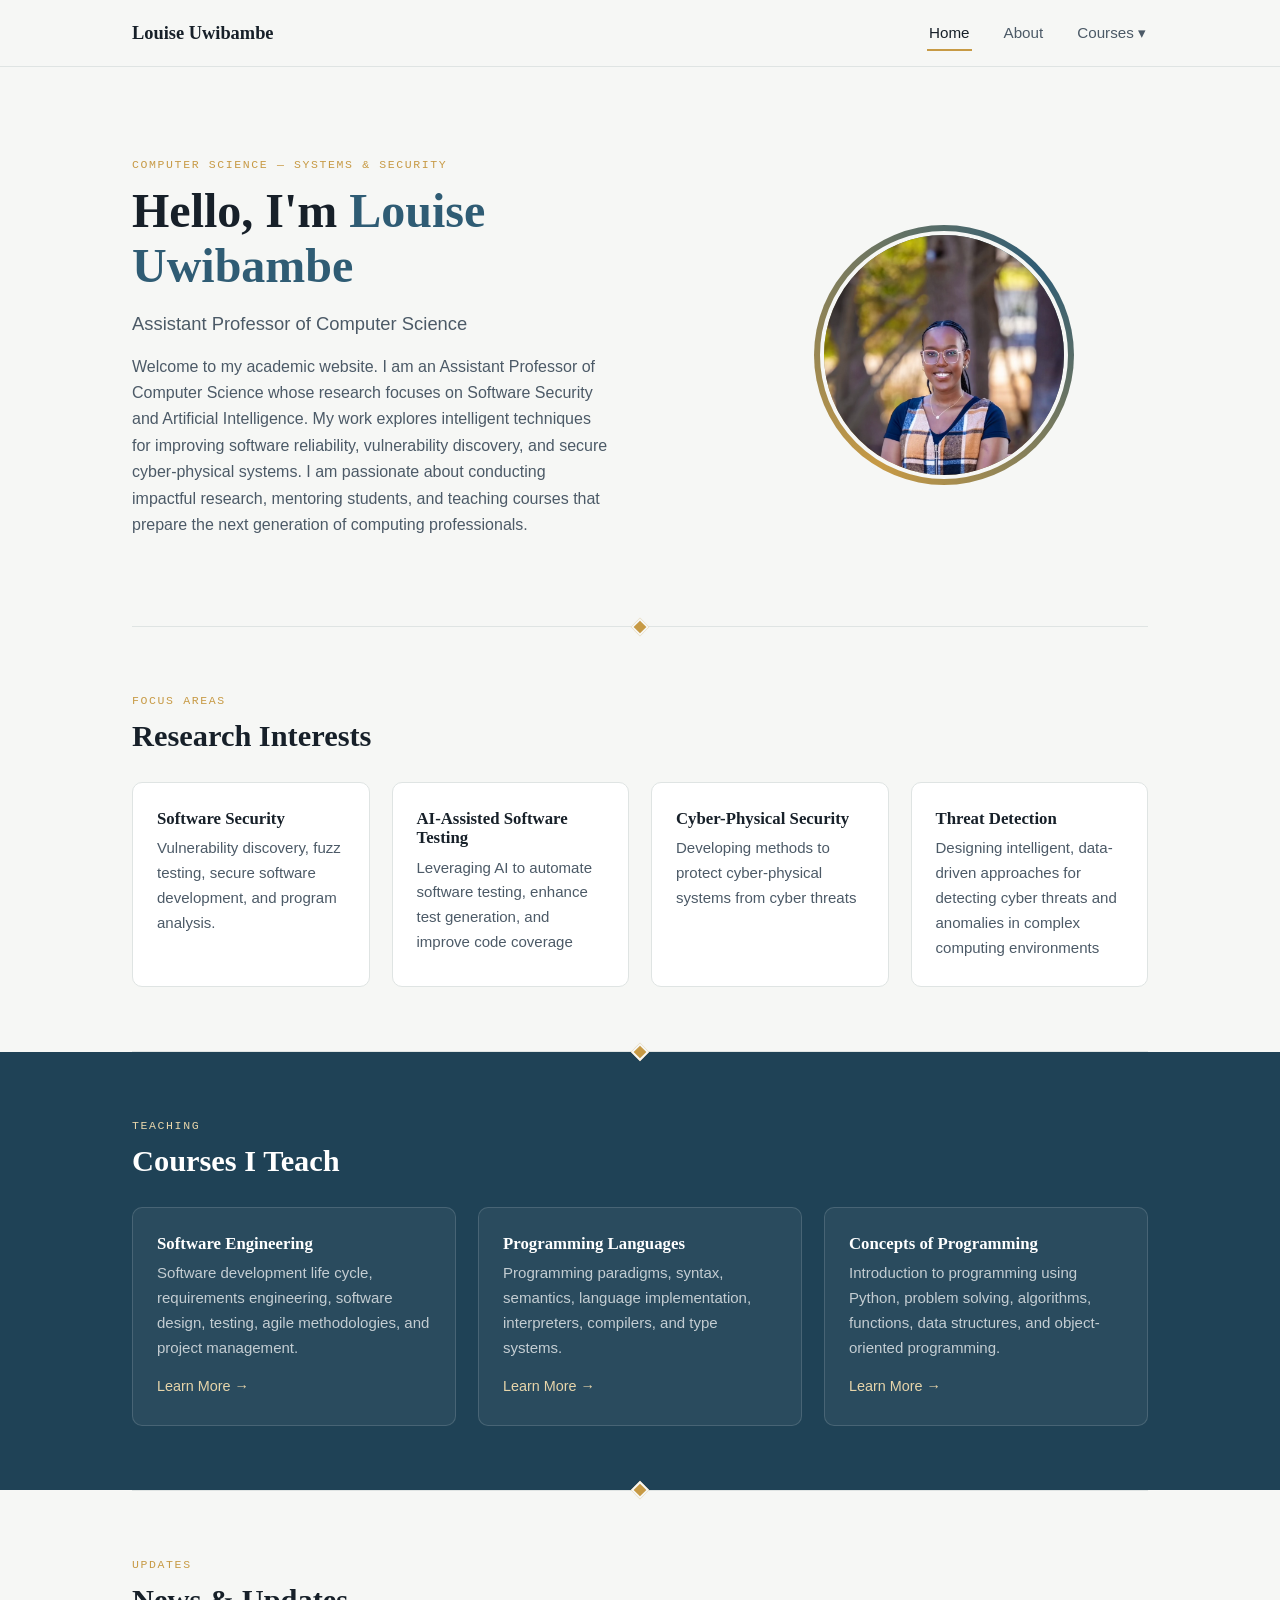
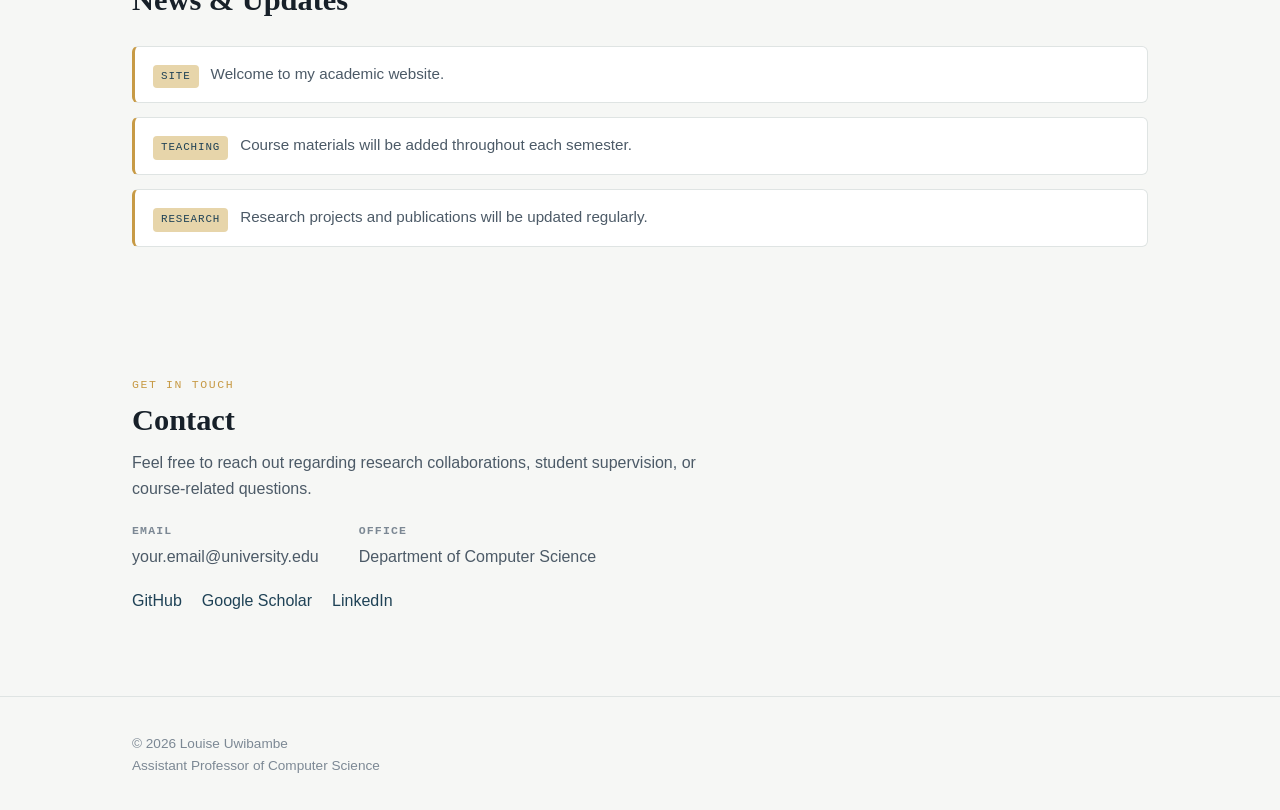
==== commit 1ed0e537: "Update index.html" ====
--- a/index.html
+++ b/index.html
@@ -101,35 +101,34 @@
 
         <div class="cards">
 
-            <div class="card">
-                <h3>Artificial Intelligence</h3>
-                <p>
-                    Machine learning and intelligent systems for solving
-                    real-world computing problems.
-                </p>
-            </div>
-
-            <div class="card">
+             <div class="card">
                 <h3>Software Security</h3>
                 <p>
                     Vulnerability discovery, fuzz testing,
                     secure software development, and program analysis.
                 </p>
             </div>
-
-            <div class="card">
-                <h3>Cybersecurity</h3>
-                <p>
-                    Security of cyber-physical systems and industrial
-                    control environments.
-                </p>
-            </div>
-
-            <div class="card">
-                <h3>Machine Learning</h3>
-                <p>
-                    AI-assisted software engineering,
-                    anomaly detection, and predictive analytics.
+            
+            <div class="card">
+                <h3>AI-Assisted Software Testing</h3>
+                <p>
+                    Leveraging AI to automate software testing, enhance test generation, and improve code coverage
+                </p>
+            </div>
+
+           
+
+            <div class="card">
+                <h3>Cyber-Physical Security</h3>
+                <p>
+                    Developing methods to protect cyber-physical systems from cyber threats
+                </p>
+            </div>
+
+            <div class="card">
+                <h3>Threat Detection</h3>
+                <p>
+                   Designing intelligent, data-driven approaches for detecting cyber threats and anomalies in complex computing environments
                 </p>
             </div>
 
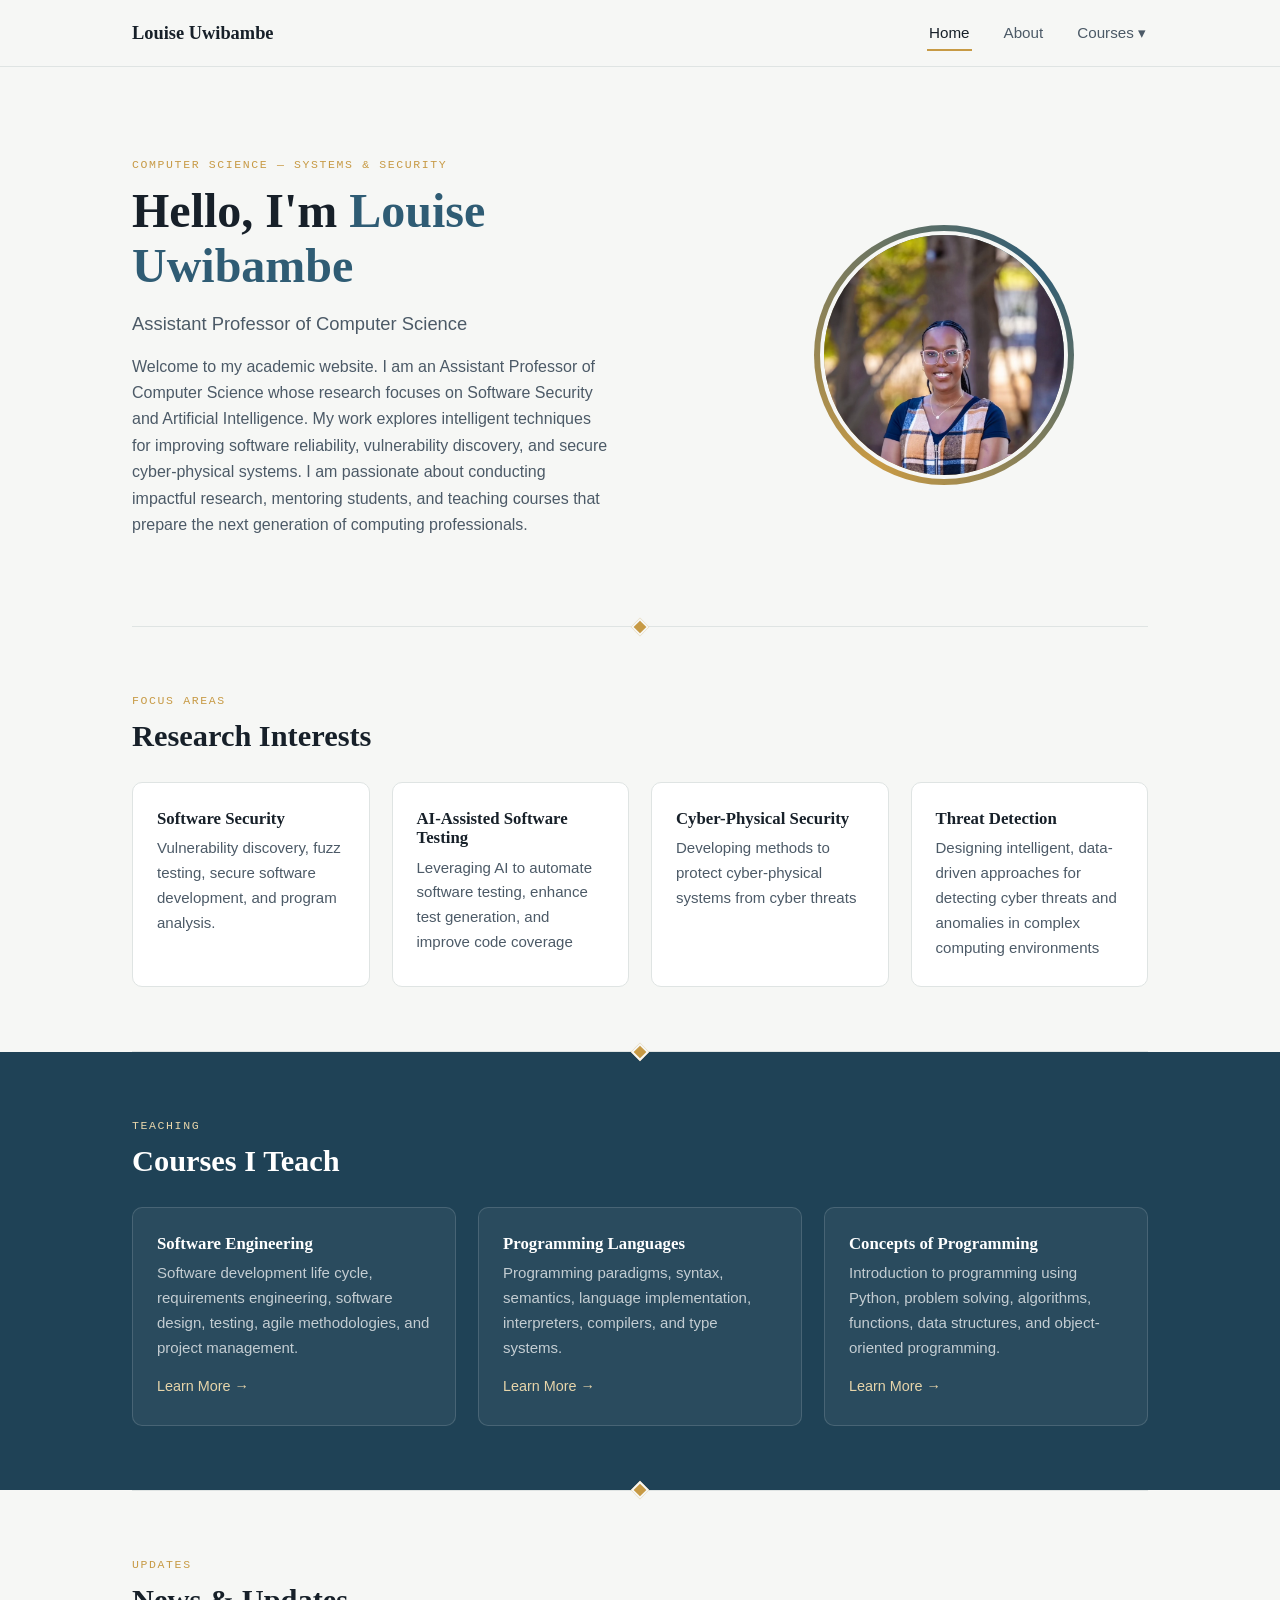
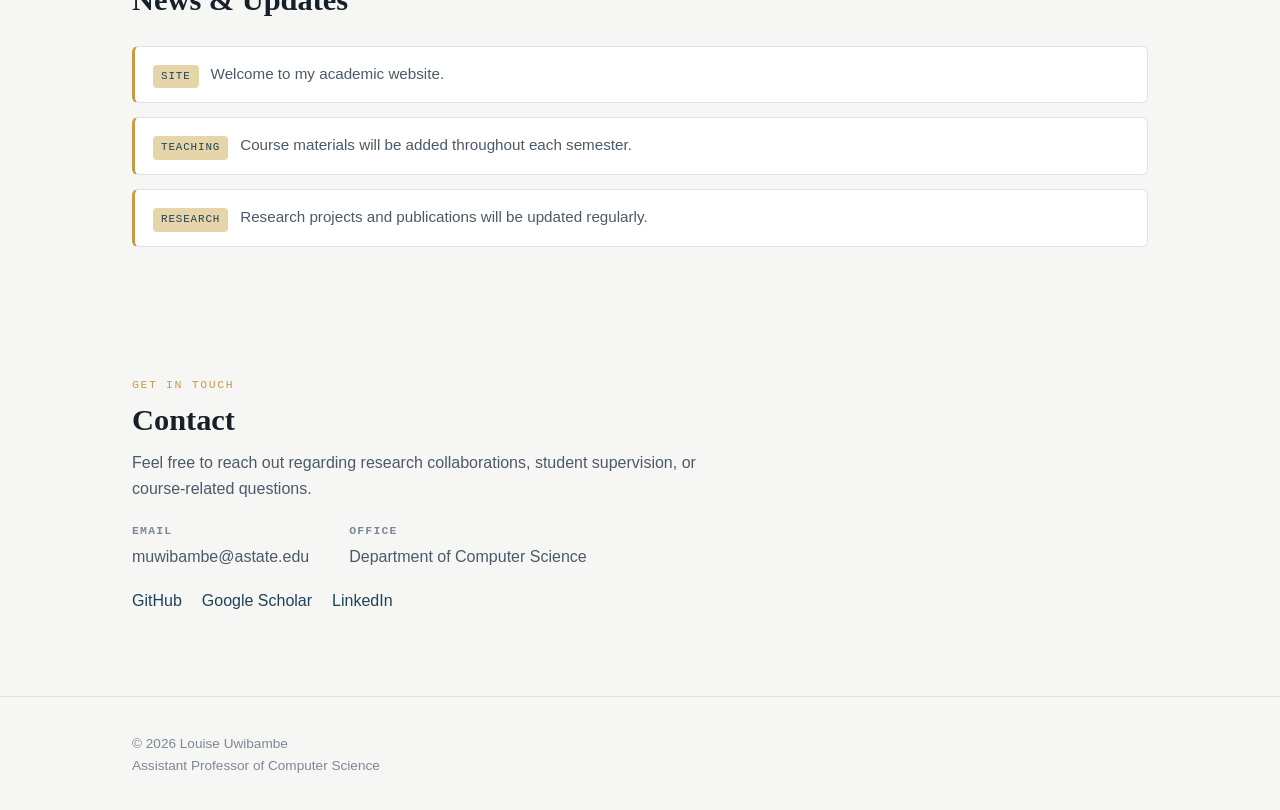
==== commit fd1f48dd: "Update index.html" ====
--- a/index.html
+++ b/index.html
@@ -3,7 +3,7 @@
 <head>
     <meta charset="UTF-8">
     <meta name="viewport" content="width=device-width, initial-scale=1.0">
-    <title>Louise Uwibambe | Assistant Professor of Computer Science</title>
+    <title>Marie Louise Uwibambe Nsame | Assistant Professor of Computer Science</title>
 
     <link rel="stylesheet" href="css/style.css">
 
@@ -248,7 +248,7 @@
         <div class="contact-grid">
             <p>
                 <strong>Email</strong>
-                your.email@university.edu
+                muwibambe@astate.edu
             </p>
 
             <p>
@@ -263,11 +263,11 @@
                 GitHub
             </a>
 
-            <a href="#">
+            <a href="https://scholar.google.com/citations?user=93_EDrIAAAAJ&hl=fr">
                 Google Scholar
             </a>
 
-            <a href="#">
+            <a href="https://www.linkedin.com/in/uwibambe/">
                 LinkedIn
             </a>
 
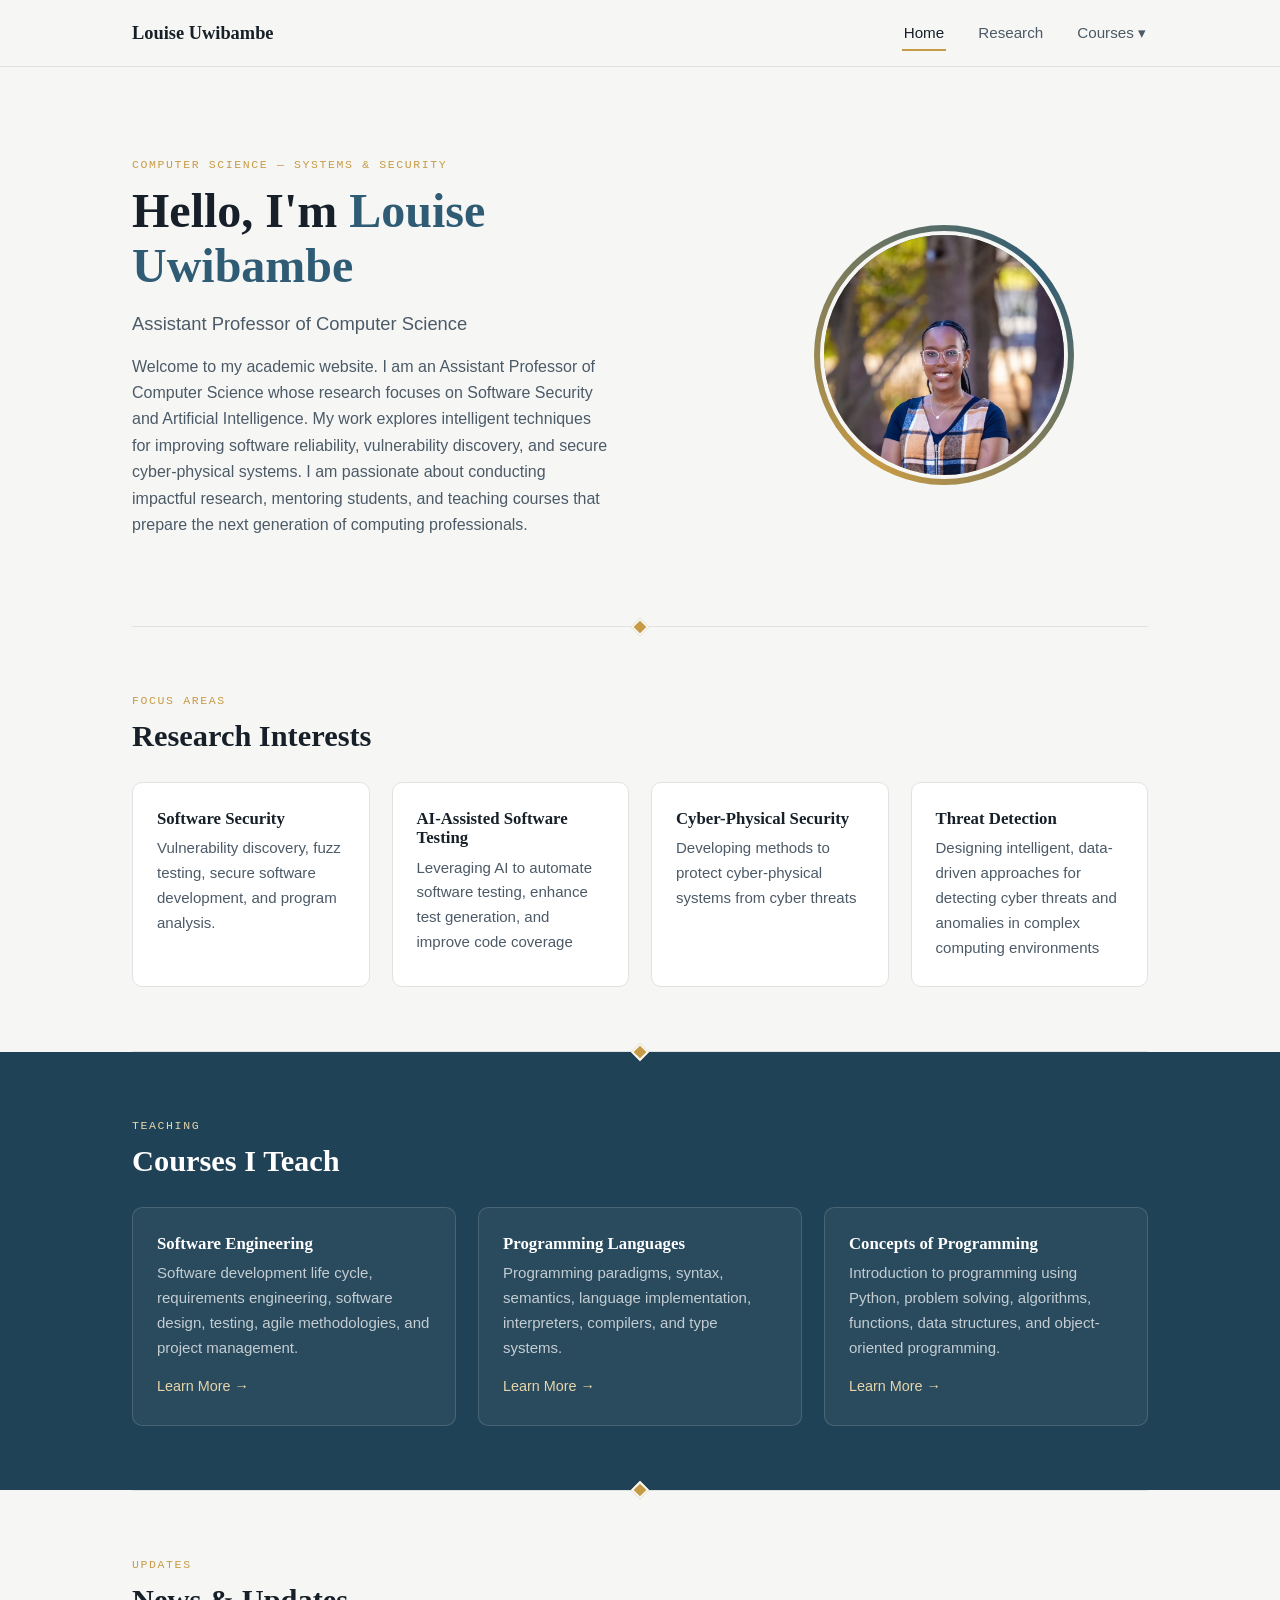
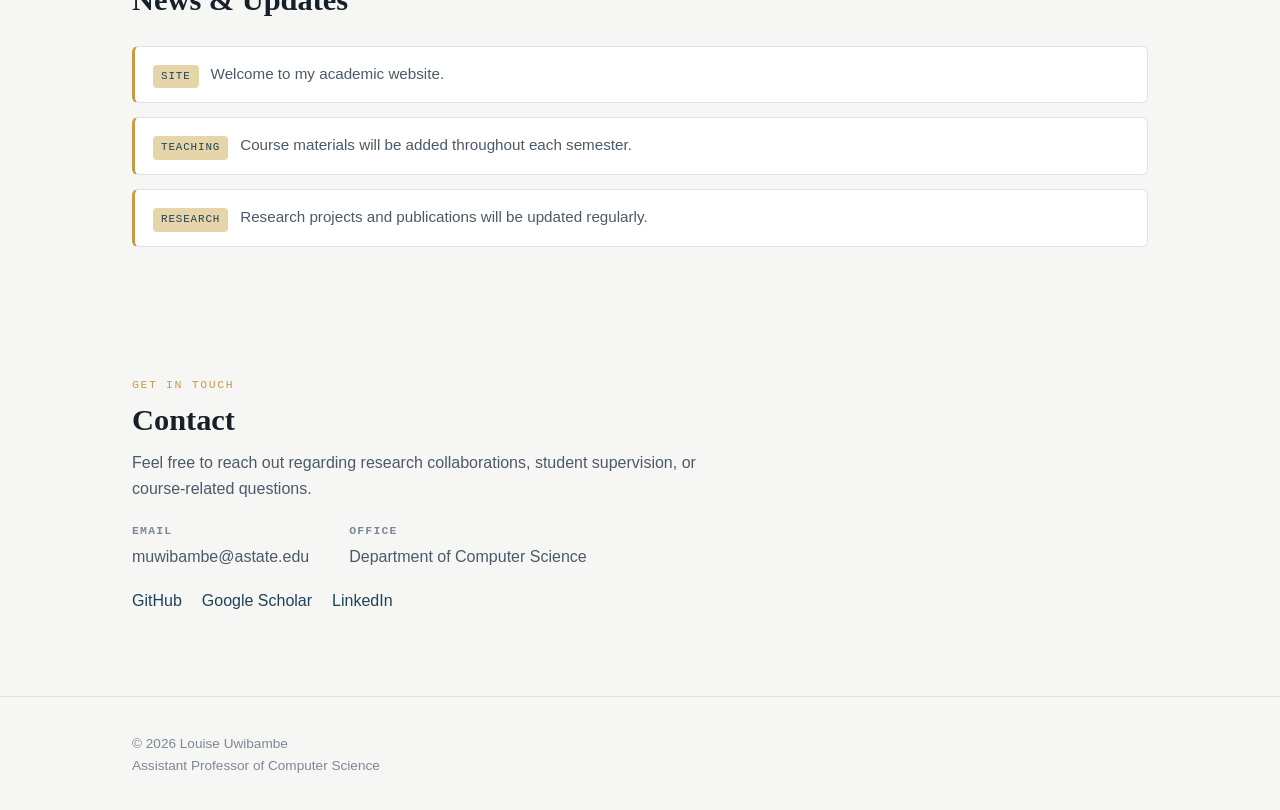
==== commit 549f7a58: "Update index.html" ====
--- a/index.html
+++ b/index.html
@@ -23,7 +23,7 @@
 
         <ul class="nav-links">
             <li><a class="active" href="index.html">Home</a></li>
-            <li><a href="about.html">About</a></li>
+            <li><a href="research.html">Research</a></li>
 
             <li class="dropdown">
                 <a href="#">Courses ▾</a>
